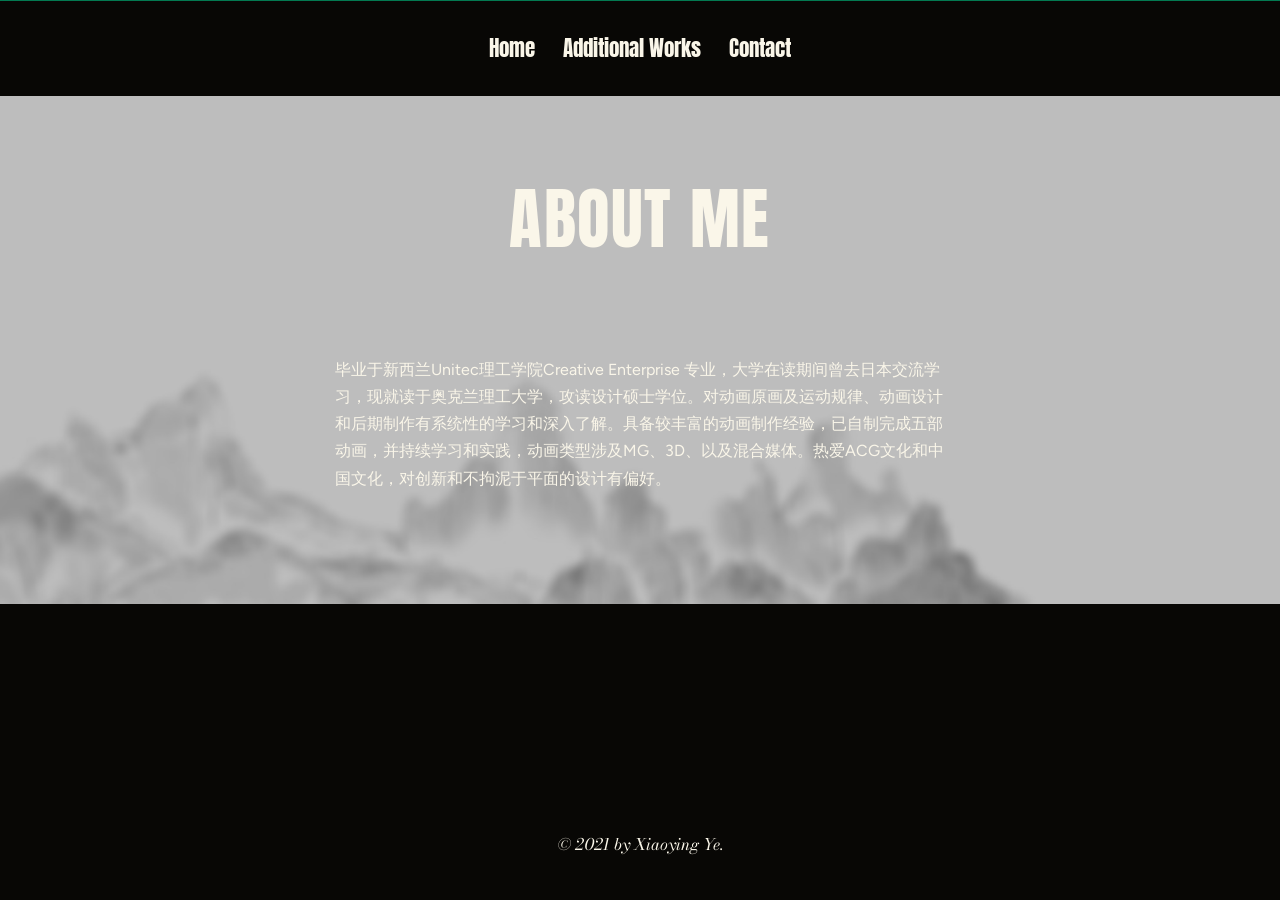
==== about/index.html @ b31d0859 "Publish portfolio website" ====
<!doctype html>
<html lang="zh-CN">
  <head>
    <meta charset="utf-8">
    <meta name="viewport" content="width=device-width, initial-scale=1">
    <meta name="description" content="Xiaoying Ye 的个人简介。">
    <title>About | Xiaoying Ye</title>
    <link rel="stylesheet" href="../styles/site.css?v=20260831-2">
  </head>
  <body data-page="about" data-root="..">
    <a class="skip-link" href="#main">Skip to content</a>
    <header class="site-header">
      <nav class="site-nav" aria-label="Primary navigation">
        <a data-nav="home" href="../index.html">Home</a>
        <a data-nav="additional" href="../additional-works/index.html">Additional Works</a>
        <a data-nav="contact" href="../contact/index.html">Contact</a>
      </nav>
    </header>

    <main id="main">
      <section class="page-hero" aria-labelledby="about-title">
        <h1 class="page-title" id="about-title">ABOUT ME</h1>
        <div class="page-copy">
          <p>毕业于新西兰Unitec理工学院Creative Enterprise 专业，大学在读期间曾去日本交流学习，现就读于奥克兰理工大学，攻读设计硕士学位。对动画原画及运动规律、动画设计和后期制作有系统性的学习和深入了解。具备较丰富的动画制作经验，已自制完成五部动画，并持续学习和实践，动画类型涉及MG、3D、以及混合媒体。热爱ACG文化和中国文化，对创新和不拘泥于平面的设计有偏好。</p>
        </div>
      </section>
    </main>

    <footer class="site-footer">
      <p>© 2021 by Xiaoying Ye.</p>
    </footer>

    <script src="../scripts/site.js"></script>
  </body>
</html>
---- styles/site.css ----
@font-face {
  font-family: "Portfolio Anton";
  src: url("../assets/fonts/anton-regular.ttf") format("truetype");
  font-style: normal;
  font-weight: 400;
  font-display: swap;
}

@font-face {
  font-family: "Portfolio Bodoni";
  src: url("../assets/fonts/bodoni-moda-italic.ttf") format("truetype");
  font-style: italic;
  font-weight: 400;
  font-display: swap;
}

@font-face {
  font-family: "Portfolio Figtree";
  src: url("../assets/fonts/figtree-regular.ttf") format("truetype");
  font-style: normal;
  font-weight: 400;
  font-display: swap;
}

@font-face {
  font-family: "Portfolio Figtree";
  src: url("../assets/fonts/figtree-medium.ttf") format("truetype");
  font-style: normal;
  font-weight: 500;
  font-display: swap;
}

@font-face {
  font-family: "Portfolio Figtree";
  src: url("../assets/fonts/figtree-semibold.ttf") format("truetype");
  font-style: normal;
  font-weight: 600;
  font-display: swap;
}

:root {
  --ink: #080705;
  --ivory: #faf6e9;
  --mist: #d0cecc;
  --gold: #c2a06d;
  --active: #00b77a;
  --paper: #b7b7b7;
  --line: rgba(250, 246, 233, 0.25);
  --header-height: 96px;
  --font-display: "Portfolio Anton", Impact, "Arial Narrow", sans-serif;
  --font-editorial: "Portfolio Bodoni", Didot, Georgia, serif;
  --font-body: "Portfolio Figtree", "Avenir Next", Avenir, Arial, sans-serif;
}

*,
*::before,
*::after {
  box-sizing: border-box;
}

html {
  min-width: 320px;
  background: var(--ink);
  scroll-behavior: smooth;
}

body {
  display: flex;
  flex-direction: column;
  min-width: 320px;
  min-height: 100vh;
  margin: 0;
  overflow-x: hidden;
  background: var(--ink);
  color: var(--ivory);
  font-family: var(--font-body);
  font-size: 16px;
  line-height: 1.5;
  text-rendering: optimizeLegibility;
}

main {
  flex: 1 0 auto;
}

a {
  color: inherit;
  text-decoration: none;
}

button,
input,
textarea {
  font: inherit;
}

button,
a,
input,
textarea {
  -webkit-tap-highlight-color: transparent;
}

button {
  border: 0;
}

button:disabled {
  cursor: not-allowed;
}

:focus-visible {
  outline: 2px solid var(--active);
  outline-offset: 4px;
}

.sr-only {
  position: absolute;
  width: 1px;
  height: 1px;
  padding: 0;
  overflow: hidden;
  clip: rect(0, 0, 0, 0);
  white-space: nowrap;
  border: 0;
}

.skip-link {
  position: fixed;
  top: 0;
  left: 16px;
  z-index: 100;
  padding: 8px 12px;
  transform: translateY(-120%);
  background: var(--ivory);
  color: var(--ink);
  font-size: 14px;
  transition: transform 180ms ease;
}

.skip-link:focus {
  transform: translateY(12px);
}

.site-header {
  position: relative;
  z-index: 20;
  display: flex;
  align-items: center;
  justify-content: center;
  min-height: var(--header-height);
  padding: 12px 24px;
  border-top: 1px solid rgba(0, 183, 122, 0.65);
  background: var(--ink);
}

.site-nav {
  display: flex;
  flex-wrap: wrap;
  align-items: center;
  justify-content: center;
  gap: 28px;
}

.site-nav a {
  position: relative;
  padding: 8px 0;
  color: var(--ivory);
  font-family: var(--font-display);
  font-size: 21px;
  line-height: 1;
  transition: color 180ms ease;
}

.site-nav a:hover,
.site-nav a[aria-current="page"] {
  color: var(--active);
}

.site-nav a[aria-current="page"]::after {
  position: absolute;
  right: 0;
  bottom: 1px;
  left: 0;
  height: 2px;
  background: currentColor;
  content: "";
  transform: scaleX(0.72);
  transform-origin: center;
}

.hero,
.page-hero {
  background-color: var(--paper);
  background-image: url("../assets/images/site-background.jpg");
  background-position: center top;
  background-repeat: no-repeat;
  background-size: cover;
}

.hero {
  display: flex;
  min-height: calc(100svh - var(--header-height));
  flex-direction: column;
  align-items: center;
  justify-content: center;
  padding: 86px 24px 96px;
  text-align: center;
}

.hero-kicker {
  margin: 0 0 16px;
  color: var(--gold);
  font-family: var(--font-editorial);
  font-size: 18px;
  font-style: italic;
  letter-spacing: 0.09em;
  line-height: 1.25;
}

.hero-identity {
  display: block;
  width: min(100%, 900px);
  border-radius: 2px;
}

.hero-title {
  margin: 0;
  color: var(--ivory);
  font-family: var(--font-display);
  font-size: clamp(76px, 11.1vw, 151px);
  font-weight: 400;
  letter-spacing: 0.015em;
  line-height: 0.99;
  text-wrap: balance;
}

.hero-title span {
  display: block;
}

.hero-subtitle {
  margin: 18px 0 0;
  color: var(--ivory);
  font-family: var(--font-body);
  font-size: 15px;
  font-weight: 600;
  letter-spacing: 0.28em;
  line-height: 1.45;
}

.showreel {
  overflow: hidden;
  background: var(--ink);
}

.reel-viewport {
  width: 100%;
  overflow: hidden;
}

.reel-track {
  display: flex;
  gap: 28px;
  padding: 28px 4px 0;
  transform: translate3d(0, 0, 0);
  transition: transform 500ms cubic-bezier(0.2, 0.75, 0.25, 1);
  will-change: transform;
}

.work-card {
  min-width: 0;
  flex: 0 0 calc((100% - 28px) / 2);
  background: var(--ink);
}

.work-media {
  position: relative;
  overflow: hidden;
  aspect-ratio: 16 / 9;
  background: #11100e;
}

.work-video {
  display: block;
  width: 100%;
  height: 100%;
  background: #11100e;
  object-fit: cover;
}

.video-toggle {
  position: absolute;
  top: 50%;
  left: 50%;
  display: grid;
  width: 54px;
  height: 54px;
  place-items: center;
  border: 1px solid rgba(250, 246, 233, 0.8);
  border-radius: 50%;
  background: rgba(8, 7, 5, 0.54);
  color: var(--ivory);
  cursor: pointer;
  opacity: 0.95;
  transform: translate(-50%, -50%);
  transition: background-color 180ms ease, opacity 180ms ease, transform 180ms ease;
}

.video-toggle svg {
  width: 22px;
  height: 22px;
}

.video-toggle:hover {
  background: rgba(0, 183, 122, 0.9);
  opacity: 1;
  transform: translate(-50%, -50%) scale(1.06);
}

.work-meta {
  padding: 18px 26px 46px;
}

.work-heading {
  display: flex;
  align-items: baseline;
  justify-content: center;
  gap: 12px;
}

.work-heading h3 {
  margin: 0;
  color: var(--mist);
  font-family: var(--font-body);
  font-size: 18px;
  font-weight: 600;
  line-height: 1.4;
  text-align: center;
}

.work-heading time {
  flex: 0 0 auto;
  color: var(--gold);
  font-family: var(--font-editorial);
  font-size: 14px;
  font-style: italic;
  line-height: 1;
}

.seek-control {
  display: block;
  width: min(100%, 420px);
  height: 20px;
  margin: 11px auto 0;
  accent-color: var(--active);
  cursor: pointer;
}

.work-description {
  max-width: 660px;
  margin: 14px auto 0;
  color: var(--mist);
  font-family: var(--font-body);
  font-size: 14px;
  font-weight: 400;
  line-height: 1.7;
  text-align: left;
}

.carousel-controls {
  display: flex;
  align-items: center;
  justify-content: center;
  gap: 24px;
  padding: 14px 24px 44px;
}

.carousel-button {
  display: grid;
  width: 38px;
  height: 38px;
  place-items: center;
  border: 1px solid var(--line);
  border-radius: 50%;
  background: transparent;
  color: var(--ivory);
  cursor: pointer;
  transition: border-color 180ms ease, color 180ms ease, opacity 180ms ease;
}

.carousel-button svg {
  width: 20px;
  height: 20px;
}

.carousel-button:hover:not(:disabled) {
  border-color: var(--active);
  color: var(--active);
}

.carousel-button:disabled {
  opacity: 0.3;
}

.carousel-dots {
  display: flex;
  align-items: center;
  gap: 8px;
}

.carousel-dot {
  width: 7px;
  height: 7px;
  padding: 0;
  border: 1px solid var(--ivory);
  border-radius: 50%;
  background: transparent;
  cursor: pointer;
  opacity: 0.62;
  transition: background-color 180ms ease, border-color 180ms ease, opacity 180ms ease, transform 180ms ease;
}

.carousel-dot.is-active,
.carousel-dot:hover {
  border-color: var(--active);
  background: var(--active);
  opacity: 1;
  transform: scale(1.3);
}

.page-hero {
  padding: 88px 24px 112px;
  text-align: center;
}

.page-title {
  margin: 0 auto;
  color: var(--ivory);
  font-family: var(--font-display);
  font-size: clamp(56px, 5.2vw, 70px);
  font-weight: 400;
  letter-spacing: 0.02em;
  line-height: 1.08;
}

.additional-hero .page-title {
  font-size: clamp(48px, 4.2vw, 56px);
}

.page-copy {
  max-width: 610px;
  margin: 100px auto 0;
  color: var(--ivory);
  font-size: 16px;
  line-height: 1.7;
  text-align: left;
}

.page-copy p {
  margin: 0;
}

.additional-hero {
  min-height: 465px;
  padding-top: 142px;
  padding-bottom: 152px;
}

.additional-grid {
  display: grid;
  grid-template-columns: repeat(12, minmax(0, 1fr));
  background: #fff;
}

.additional-tile {
  min-width: 0;
  margin: 0;
  overflow: hidden;
  background: #fff;
}

.additional-tile:nth-child(1) {
  grid-column: span 6;
}

.additional-tile:nth-child(2) {
  grid-column: span 6;
}

.additional-tile:nth-child(3) {
  grid-column: span 4;
}

.additional-tile:nth-child(4) {
  grid-column: span 8;
}

.additional-tile img {
  display: block;
  width: 100%;
  height: auto;
  aspect-ratio: 673 / 578;
  background: #fff;
  object-fit: cover;
}

.additional-tile:nth-child(2) img {
  aspect-ratio: 672 / 578;
}

.additional-tile:nth-child(3) img {
  aspect-ratio: 450 / 578;
}

.additional-tile:nth-child(4) img {
  aspect-ratio: 898 / 578;
}

.contact-page-hero {
  padding-bottom: 104px;
}

.contact-lede {
  max-width: 640px;
  margin: 84px auto 0;
  color: var(--ivory);
  font-size: 15px;
  line-height: 1.65;
  text-align: center;
}

.contact-columns {
  display: grid;
  max-width: 810px;
  grid-template-columns: minmax(0, 1fr) minmax(0, 1fr);
  gap: 72px;
  margin: 64px auto 0;
  text-align: left;
}

.contact-block h2 {
  margin: 0 0 16px;
  color: rgba(8, 7, 5, 0.76);
  font-family: var(--font-body);
  font-size: 18px;
  font-weight: 600;
  line-height: 1.3;
}

.contact-links {
  display: grid;
  gap: 10px;
}

.contact-link {
  display: flex;
  align-items: center;
  gap: 10px;
  min-height: 36px;
  border-bottom: 1px solid rgba(250, 246, 233, 0.3);
  color: rgba(8, 7, 5, 0.72);
  font-size: 15px;
  transition: color 180ms ease, border-color 180ms ease;
}

.contact-link:hover {
  border-color: var(--active);
  color: var(--active);
}

.contact-link svg {
  width: 20px;
  height: 20px;
  flex: 0 0 auto;
}

.contact-form {
  display: grid;
  gap: 9px;
}

.contact-form input,
.contact-form textarea {
  width: 100%;
  border: 1px solid rgba(250, 246, 233, 0.35);
  border-radius: 0;
  background: rgba(250, 246, 233, 0.08);
  color: var(--ivory);
  font-size: 14px;
  line-height: 1.4;
  transition: border-color 180ms ease, background-color 180ms ease;
}

.contact-form input {
  min-height: 38px;
  padding: 8px 12px;
}

.contact-form textarea {
  min-height: 148px;
  padding: 10px 12px;
  resize: vertical;
}

.contact-form input::placeholder,
.contact-form textarea::placeholder {
  color: rgba(250, 246, 233, 0.78);
}

.contact-form input:focus,
.contact-form textarea:focus {
  border-color: var(--active);
  background: rgba(250, 246, 233, 0.14);
  outline: 0;
}

.form-submit {
  justify-self: start;
  min-width: 118px;
  min-height: 40px;
  margin-top: 5px;
  padding: 8px 18px;
  background: var(--ivory);
  color: var(--ink);
  cursor: pointer;
  font-family: var(--font-body);
  font-size: 14px;
  font-weight: 600;
  transition: background-color 180ms ease, color 180ms ease;
}

.form-submit:hover {
  background: var(--active);
  color: var(--ivory);
}

.form-status {
  margin: 10px 0 0;
  color: var(--ivory);
  font-size: 13px;
  line-height: 1.5;
}

.form-status a {
  color: var(--active);
  text-decoration: underline;
  text-underline-offset: 3px;
}

.site-footer {
  display: flex;
  min-height: 112px;
  align-items: center;
  justify-content: center;
  padding: 28px 24px;
  background: var(--ink);
  color: var(--ivory);
  text-align: center;
}

.site-footer p {
  margin: 0;
  font-family: var(--font-editorial);
  font-size: 16px;
  font-style: italic;
  line-height: 1.4;
}

@media (max-width: 759px) {
  :root {
    --header-height: 78px;
  }

  .site-header {
    padding: 10px 14px;
  }

  .site-nav {
    gap: 12px 18px;
  }

  .site-nav a {
    padding: 6px 0;
    font-size: 18px;
  }

  .hero {
    min-height: calc(100svh - var(--header-height));
    padding: 72px 18px 78px;
  }

  .hero-kicker {
    margin-bottom: 14px;
    font-size: 16px;
  }

  .hero-title {
    font-size: clamp(70px, 18vw, 100px);
    letter-spacing: 0.005em;
  }

  .hero-subtitle {
    margin-top: 16px;
    font-size: 12px;
    letter-spacing: 0.16em;
  }

  .reel-track {
    gap: 16px;
    padding-top: 16px;
  }

  .work-card {
    flex-basis: 100%;
  }

  .work-meta {
    padding: 16px 18px 34px;
  }

  .work-heading {
    gap: 8px;
  }

  .work-heading h3 {
    font-size: 17px;
  }

  .work-description {
    font-size: 13px;
    line-height: 1.7;
  }

  .carousel-controls {
    gap: 18px;
    padding: 10px 18px 32px;
  }

  .page-hero {
    padding: 76px 18px 92px;
  }

  .page-title {
    font-size: clamp(52px, 16vw, 70px);
  }

  .additional-hero .page-title {
    font-size: clamp(48px, 14vw, 56px);
  }

  .page-copy {
    margin-top: 72px;
    font-size: 15px;
    line-height: 1.75;
  }

  .additional-hero {
    min-height: 360px;
    padding-top: 108px;
    padding-bottom: 112px;
  }

  .additional-grid {
    display: block;
  }

  .additional-tile img,
  .additional-tile:nth-child(2) img,
  .additional-tile:nth-child(3) img,
  .additional-tile:nth-child(4) img {
    aspect-ratio: auto;
    object-fit: contain;
  }

  .contact-page-hero {
    padding-bottom: 76px;
  }

  .contact-lede {
    margin-top: 58px;
    font-size: 14px;
  }

  .contact-columns {
    grid-template-columns: 1fr;
    gap: 48px;
    margin-top: 48px;
  }

  .site-footer {
    min-height: 92px;
    padding: 22px 18px;
  }
}

@media (prefers-reduced-motion: reduce) {
  html {
    scroll-behavior: auto;
  }

  *,
  *::before,
  *::after {
    transition-duration: 0.01ms !important;
    animation-duration: 0.01ms !important;
    animation-iteration-count: 1 !important;
  }
}
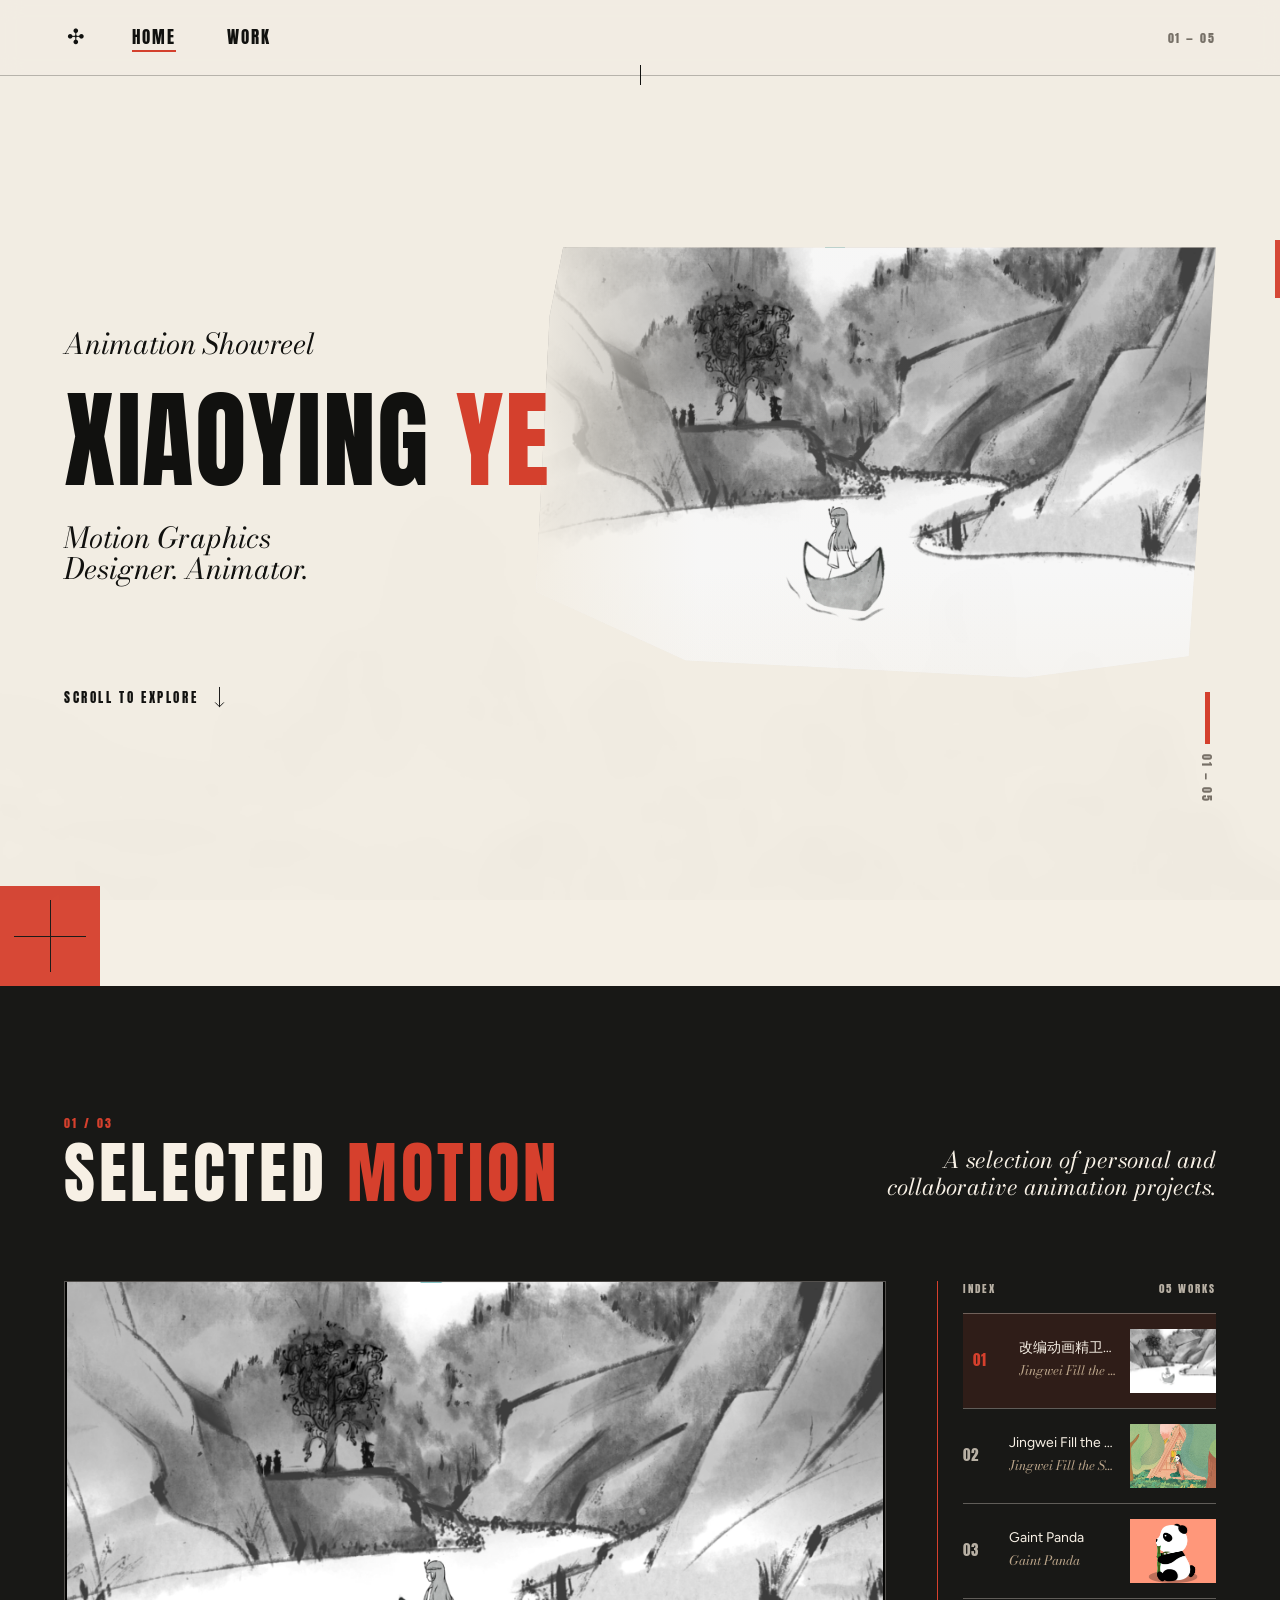
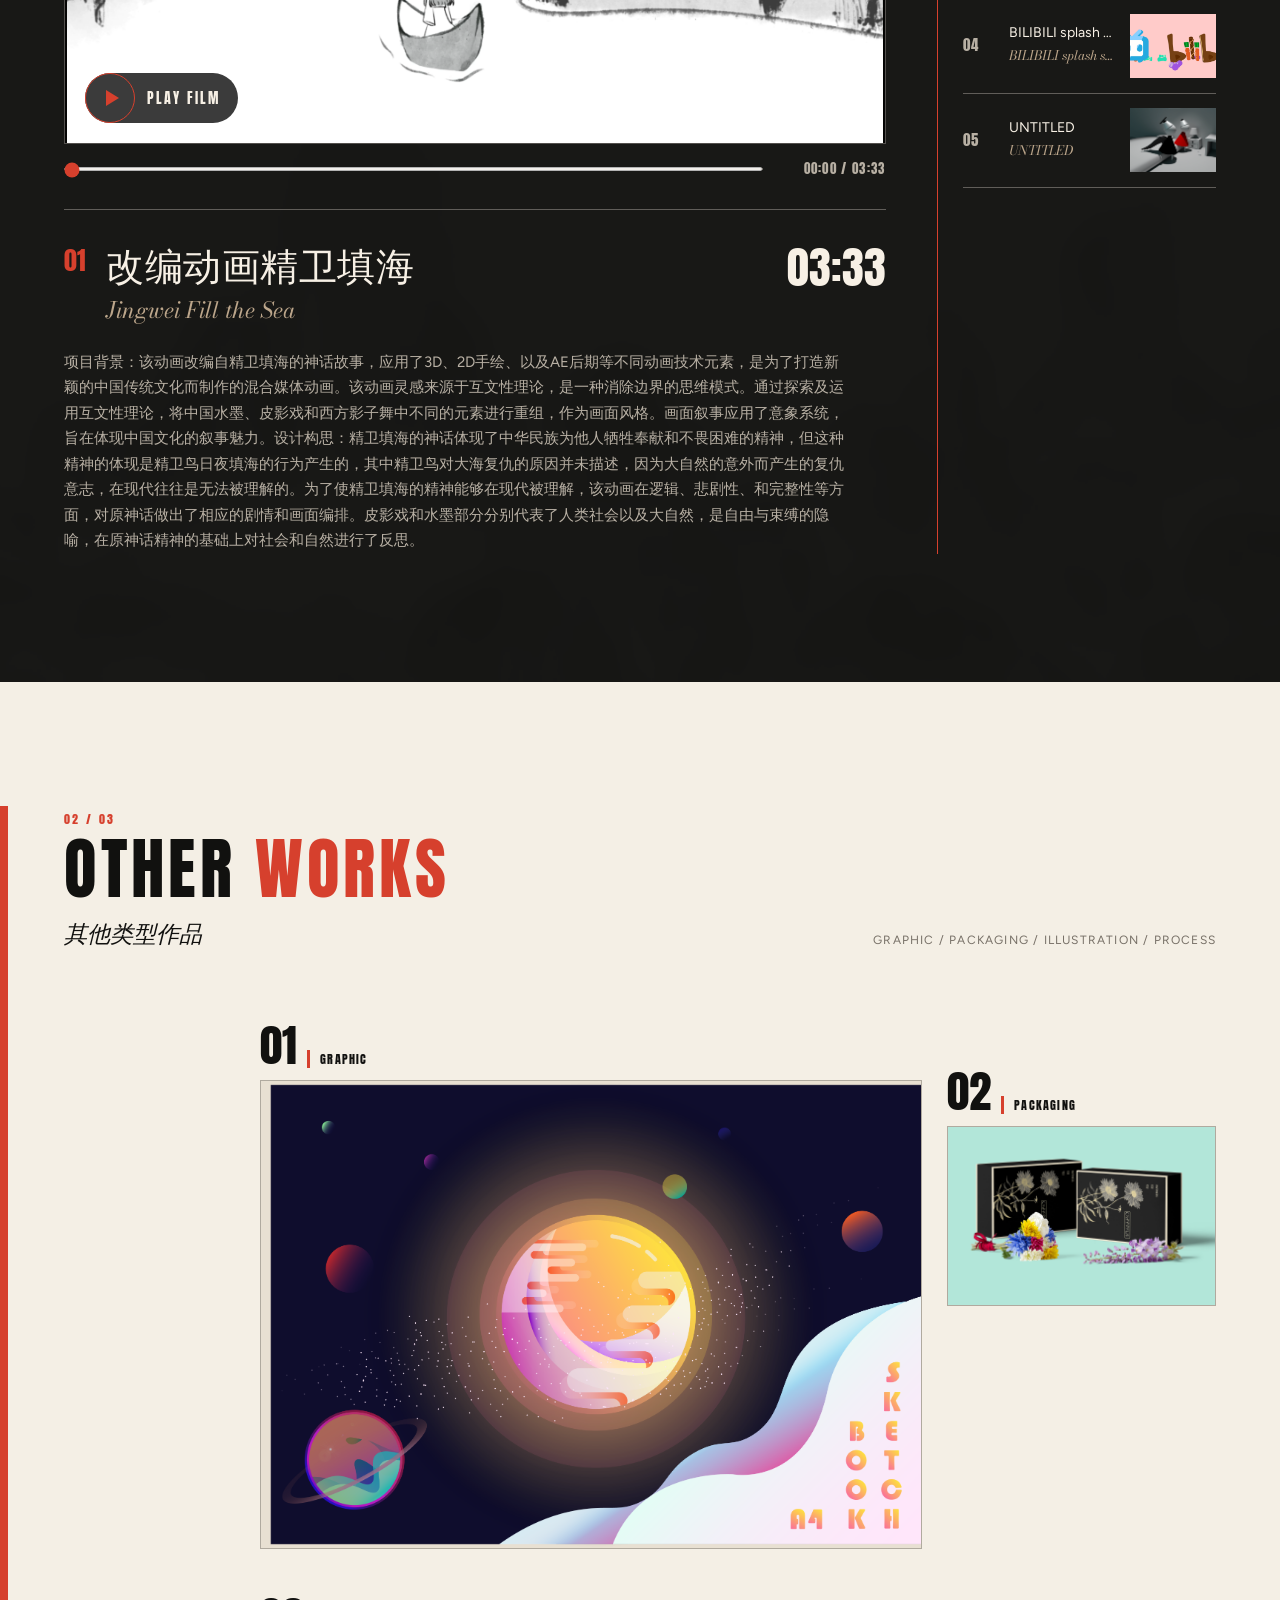
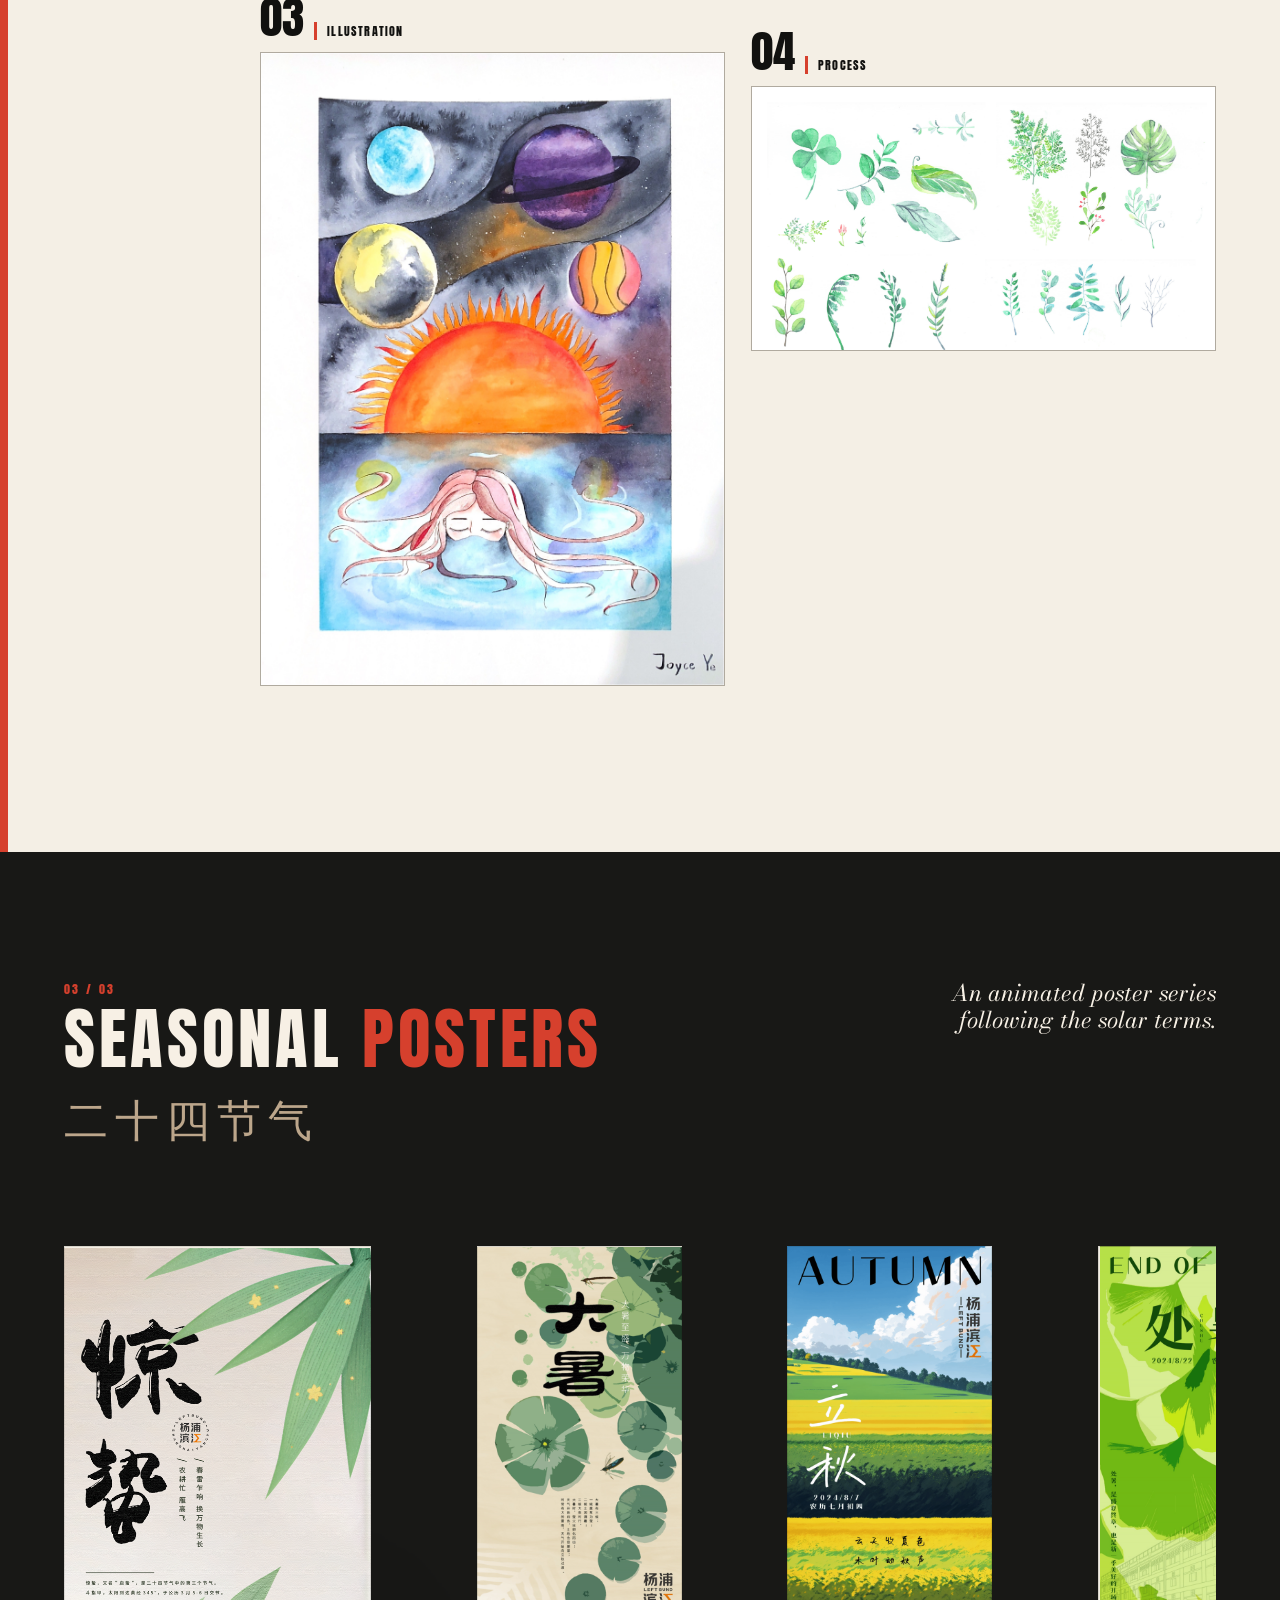
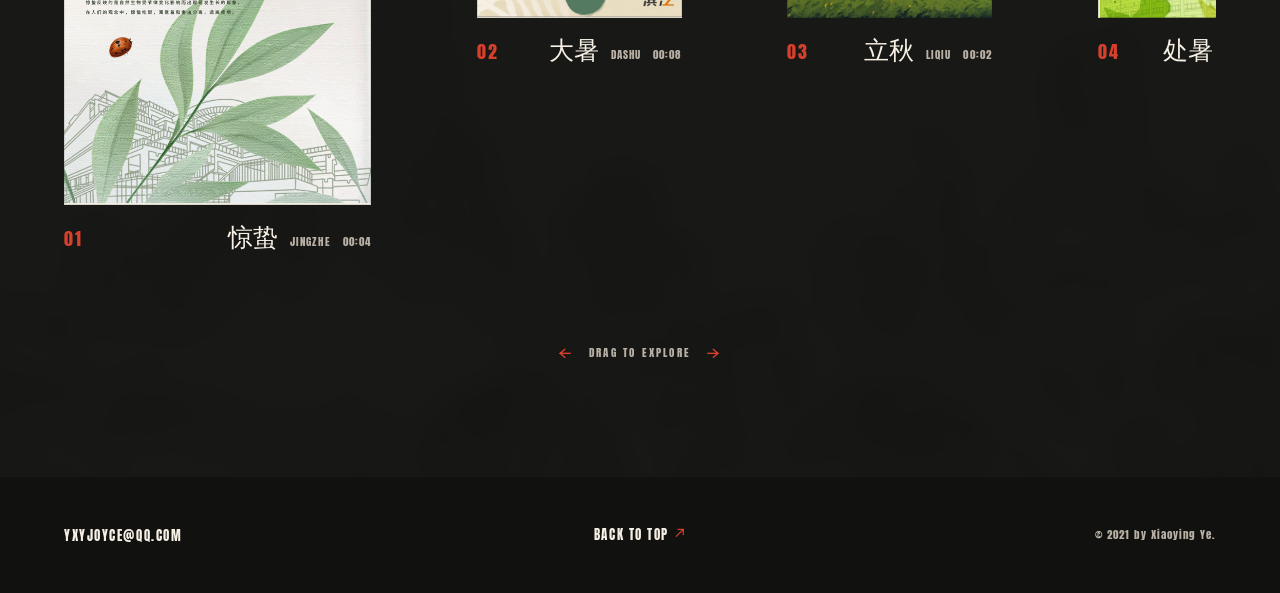
==== commit d0c4e295: "Redesign portfolio as single-page showcase" ====
--- a/about/index.html
+++ b/about/index.html
@@ -1,36 +1,13 @@
 <!doctype html>
-<html lang="zh-CN">
+<html lang="en">
   <head>
     <meta charset="utf-8">
     <meta name="viewport" content="width=device-width, initial-scale=1">
-    <meta name="description" content="Xiaoying Ye 的个人简介。">
-    <title>About | Xiaoying Ye</title>
-    <link rel="stylesheet" href="../styles/site.css?v=20260831-2">
+    <meta http-equiv="refresh" content="0; url=../index.html#home">
+    <title>Portfolio</title>
   </head>
-  <body data-page="about" data-root="..">
-    <a class="skip-link" href="#main">Skip to content</a>
-    <header class="site-header">
-      <nav class="site-nav" aria-label="Primary navigation">
-        <a data-nav="home" href="../index.html">Home</a>
-        <a data-nav="additional" href="../additional-works/index.html">Additional Works</a>
-        <a data-nav="contact" href="../contact/index.html">Contact</a>
-      </nav>
-    </header>
-
-    <main id="main">
-      <section class="page-hero" aria-labelledby="about-title">
-        <h1 class="page-title" id="about-title">ABOUT ME</h1>
-        <div class="page-copy">
-          <p>毕业于新西兰Unitec理工学院Creative Enterprise 专业，大学在读期间曾去日本交流学习，现就读于奥克兰理工大学，攻读设计硕士学位。对动画原画及运动规律、动画设计和后期制作有系统性的学习和深入了解。具备较丰富的动画制作经验，已自制完成五部动画，并持续学习和实践，动画类型涉及MG、3D、以及混合媒体。热爱ACG文化和中国文化，对创新和不拘泥于平面的设计有偏好。</p>
-        </div>
-      </section>
-    </main>
-
-    <footer class="site-footer">
-      <p>© 2021 by Xiaoying Ye.</p>
-    </footer>
-
-    <script src="../scripts/site.js"></script>
+  <body>
+    <p><a href="../index.html#home">Continue to portfolio</a></p>
+    <script>window.location.replace("../index.html#home");</script>
   </body>
 </html>
-
